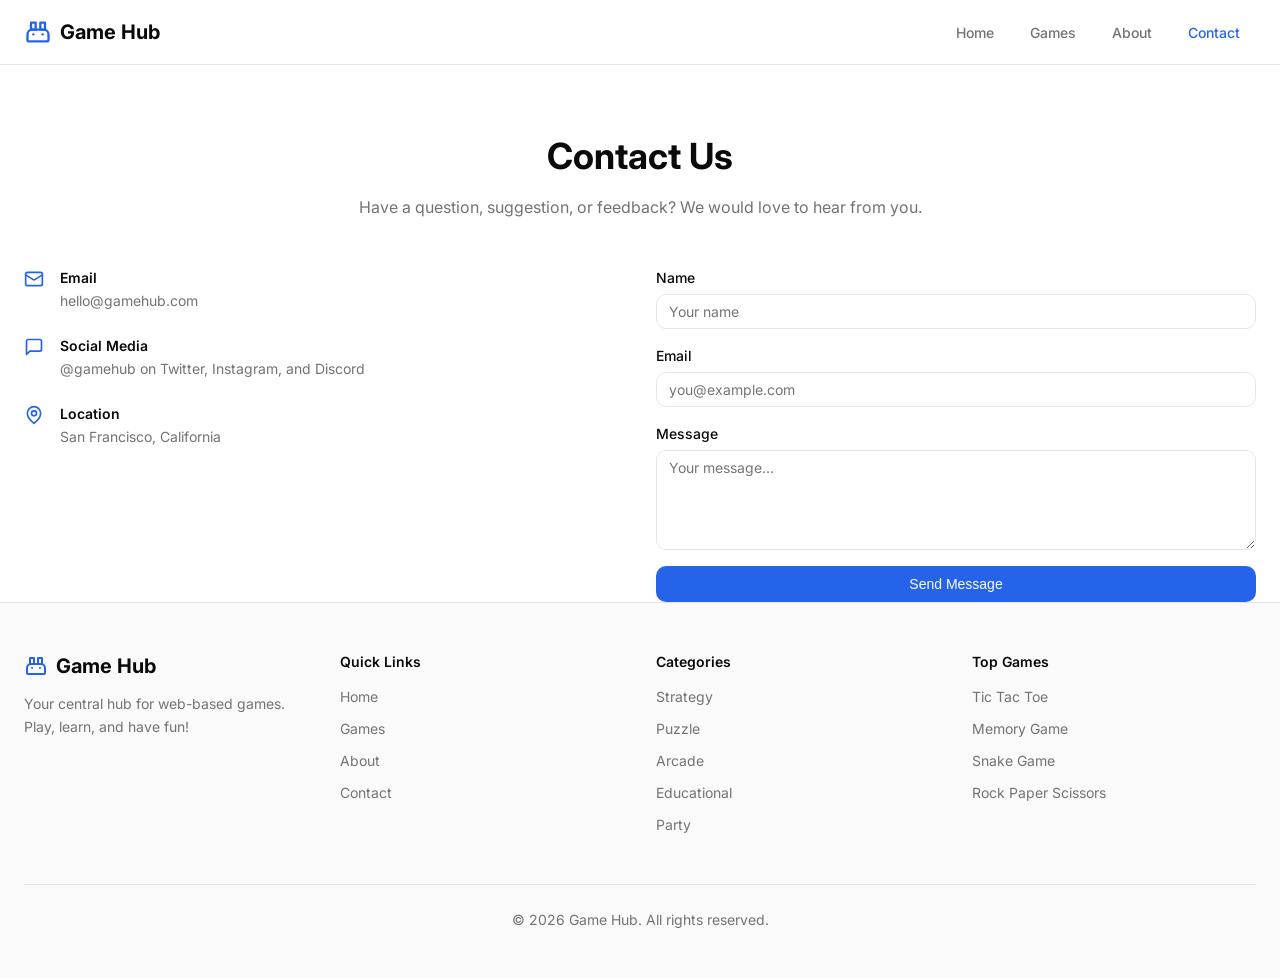
==== contact.html @ 3c87db37 "Initial commit - Game Hub web portal" ====
<!DOCTYPE html>
<html lang="en">
<head>
  <meta charset="UTF-8">
  <meta name="viewport" content="width=device-width, initial-scale=1.0">
  <title>Contact - Game Hub</title>
  <link rel="preconnect" href="https://fonts.googleapis.com">
  <link rel="preconnect" href="https://fonts.gstatic.com" crossorigin>
  <link href="https://fonts.googleapis.com/css2?family=Inter:wght@400;500;600;700&display=swap" rel="stylesheet">
  <link rel="stylesheet" href="css/style.css">
</head>
<body>
  <nav class="navbar">
    <div class="navbar-inner">
      <a href="index.html" class="logo">
        <svg width="28" height="28" viewBox="0 0 24 24" fill="none" stroke="currentColor" stroke-width="2" stroke-linecap="round" stroke-linejoin="round"><rect x="6" y="4" width="4" height="6"/><rect x="14" y="4" width="4" height="6"/><path d="M4 20h16a1 1 0 0 0 1-1v-5a4 4 0 0 0-4-4H7a4 4 0 0 0-4 4v5a1 1 0 0 0 1 1Z"/><path d="M8 14h.01"/><path d="M16 14h.01"/></svg>
        Game Hub
      </a>
      <div class="nav-links">
        <a href="index.html">Home</a>
        <a href="games.html">Games</a>
        <a href="about.html">About</a>
        <a href="contact.html" class="active">Contact</a>
      </div>
      <button class="menu-btn" onclick="toggleMenu()" aria-label="Toggle menu">
        <svg width="20" height="20" viewBox="0 0 24 24" fill="none" stroke="currentColor" stroke-width="2" stroke-linecap="round" stroke-linejoin="round"><line x1="4" x2="20" y1="12" y2="12"/><line x1="4" x2="20" y1="6" y2="6"/><line x1="4" x2="20" y1="18" y2="18"/></svg>
      </button>
    </div>
    <div class="mobile-menu" id="mobileMenu">
      <a href="index.html">Home</a>
      <a href="games.html">Games</a>
      <a href="about.html">About</a>
      <a href="contact.html" class="active">Contact</a>
    </div>
  </nav>

  <main>
    <div class="container">
      <div class="page-header animate-fade-up">
        <h1>Contact Us</h1>
        <p>Have a question, suggestion, or feedback? We would love to hear from you.</p>
      </div>

      <div class="contact-grid">
        <div class="contact-info animate-fade-up" style="animation-delay:0.1s">
          <div class="contact-item">
            <svg viewBox="0 0 24 24" fill="none" stroke="currentColor" stroke-width="2" stroke-linecap="round" stroke-linejoin="round"><rect width="20" height="16" x="2" y="4" rx="2"/><path d="m22 7-8.97 5.7a1.94 1.94 0 0 1-2.06 0L2 7"/></svg>
            <div>
              <h3>Email</h3>
              <p>hello@gamehub.com</p>
            </div>
          </div>
          <div class="contact-item">
            <svg viewBox="0 0 24 24" fill="none" stroke="currentColor" stroke-width="2" stroke-linecap="round" stroke-linejoin="round"><path d="M21 15a2 2 0 0 1-2 2H7l-4 4V5a2 2 0 0 1 2-2h14a2 2 0 0 1 2 2z"/></svg>
            <div>
              <h3>Social Media</h3>
              <p>@gamehub on Twitter, Instagram, and Discord</p>
            </div>
          </div>
          <div class="contact-item">
            <svg viewBox="0 0 24 24" fill="none" stroke="currentColor" stroke-width="2" stroke-linecap="round" stroke-linejoin="round"><path d="M20 10c0 6-8 12-8 12s-8-6-8-12a8 8 0 0 1 16 0Z"/><circle cx="12" cy="10" r="3"/></svg>
            <div>
              <h3>Location</h3>
              <p>San Francisco, California</p>
            </div>
          </div>
        </div>

        <form class="contact-form animate-fade-up" style="animation-delay:0.2s" onsubmit="event.preventDefault(); alert('Message sent! (Demo)')">
          <div class="form-group">
            <label for="name">Name</label>
            <input type="text" id="name" placeholder="Your name" required>
          </div>
          <div class="form-group">
            <label for="email">Email</label>
            <input type="email" id="email" placeholder="you@example.com" required>
          </div>
          <div class="form-group">
            <label for="message">Message</label>
            <textarea id="message" placeholder="Your message..." required></textarea>
          </div>
          <button type="submit" class="submit-btn">Send Message</button>
        </form>
      </div>
    </div>
  </main>

  <footer class="footer">
    <div class="footer-inner">
      <div class="footer-grid">
        <div class="footer-col">
          <div class="logo" style="margin-bottom:12px">
            <svg width="24" height="24" viewBox="0 0 24 24" fill="none" stroke="currentColor" stroke-width="2" stroke-linecap="round" stroke-linejoin="round"><rect x="6" y="4" width="4" height="6"/><rect x="14" y="4" width="4" height="6"/><path d="M4 20h16a1 1 0 0 0 1-1v-5a4 4 0 0 0-4-4H7a4 4 0 0 0-4 4v5a1 1 0 0 0 1 1Z"/><path d="M8 14h.01"/><path d="M16 14h.01"/></svg>
            <span>Game Hub</span>
          </div>
          <p>Your central hub for web-based games. Play, learn, and have fun!</p>
        </div>
        <div class="footer-col">
          <h3>Quick Links</h3>
          <ul>
            <li><a href="index.html">Home</a></li>
            <li><a href="games.html">Games</a></li>
            <li><a href="about.html">About</a></li>
            <li><a href="contact.html">Contact</a></li>
          </ul>
        </div>
        <div class="footer-col">
          <h3>Categories</h3>
          <ul>
            <li><a href="games.html?category=strategy">Strategy</a></li>
            <li><a href="games.html?category=puzzle">Puzzle</a></li>
            <li><a href="games.html?category=arcade">Arcade</a></li>
            <li><a href="games.html?category=educational">Educational</a></li>
            <li><a href="games.html?category=party">Party</a></li>
          </ul>
        </div>
        <div class="footer-col">
          <h3>Top Games</h3>
          <ul>
            <li><span>Tic Tac Toe</span></li>
            <li><span>Memory Game</span></li>
            <li><span>Snake Game</span></li>
            <li><span>Rock Paper Scissors</span></li>
          </ul>
        </div>
      </div>
      <div class="footer-bottom">
        <p>&copy; <span id="year"></span> Game Hub. All rights reserved.</p>
      </div>
    </div>
  </footer>

  <script src="js/games-data.js"></script>
  <script src="js/main.js"></script>
</body>
</html>
---- css/style.css ----
*, *::before, *::after {
  margin: 0;
  padding: 0;
  box-sizing: border-box;
}

:root {
  --background: #ffffff;
  --foreground: #0a0a0a;
  --muted: #f5f5f5;
  --muted-foreground: #737373;
  --primary: #2563eb;
  --primary-foreground: #ffffff;
  --primary-hover: #1d4ed8;
  --secondary: #f5f5f5;
  --border: #e5e5e5;
  --card: #ffffff;
  --card-foreground: #0a0a0a;
  --radius: 0.625rem;
  --shadow: 0 1px 3px rgba(0, 0, 0, 0.1), 0 1px 2px rgba(0, 0, 0, 0.06);
  --shadow-lg: 0 10px 25px rgba(0, 0, 0, 0.1), 0 4px 10px rgba(0, 0, 0, 0.06);
  --font-sans: 'Inter', -apple-system, BlinkMacSystemFont, 'Segoe UI', Roboto, sans-serif;
}

body {
  font-family: var(--font-sans);
  background: var(--background);
  color: var(--foreground);
  min-height: 100vh;
  display: flex;
  flex-direction: column;
  line-height: 1.5;
  -webkit-font-smoothing: antialiased;
}

/* Navigation */
.navbar {
  position: sticky;
  top: 0;
  z-index: 50;
  width: 100%;
  border-bottom: 1px solid var(--border);
  background: rgba(255, 255, 255, 0.8);
  backdrop-filter: blur(12px);
}

.navbar-inner {
  max-width: 1280px;
  margin: 0 auto;
  display: flex;
  align-items: center;
  justify-content: space-between;
  height: 64px;
  padding: 0 24px;
}

.logo {
  display: flex;
  align-items: center;
  gap: 8px;
  text-decoration: none;
  color: var(--foreground);
  font-weight: 700;
  font-size: 1.25rem;
}

.logo svg {
  color: var(--primary);
}

.nav-links {
  display: flex;
  align-items: center;
  gap: 4px;
}

.nav-links a {
  text-decoration: none;
  color: var(--muted-foreground);
  font-size: 0.875rem;
  font-weight: 500;
  padding: 8px 16px;
  border-radius: var(--radius);
  transition: background 0.2s, color 0.2s;
}

.nav-links a:hover {
  background: var(--muted);
}

.nav-links a.active {
  color: var(--primary);
}

.menu-btn {
  display: none;
  background: none;
  border: none;
  padding: 8px;
  border-radius: var(--radius);
  cursor: pointer;
  color: var(--foreground);
}

.menu-btn:hover {
  background: var(--muted);
}

.mobile-menu {
  display: none;
  overflow: hidden;
  border-top: 1px solid var(--border);
}

.mobile-menu.open {
  display: block;
}

.mobile-menu a {
  display: block;
  text-decoration: none;
  color: var(--muted-foreground);
  font-size: 0.875rem;
  font-weight: 500;
  padding: 12px 24px;
  border-radius: var(--radius);
  transition: background 0.2s, color 0.2s;
}

.mobile-menu a:hover {
  background: var(--muted);
}

.mobile-menu a.active {
  color: var(--primary);
}

/* Main content */
main {
  flex: 1;
}

.container {
  max-width: 1280px;
  margin: 0 auto;
  padding: 0 24px;
}

/* Hero */
.hero {
  position: relative;
  display: flex;
  align-items: center;
  justify-content: center;
  min-height: 90vh;
  overflow: hidden;
  text-align: center;
}

.hero::before {
  content: '';
  position: absolute;
  inset: 0;
  background: linear-gradient(to bottom right, rgba(37, 99, 235, 0.05), transparent, rgba(37, 99, 235, 0.1));
  pointer-events: none;
}

.hero-gradient {
  position: absolute;
  inset: 0;
  background: radial-gradient(ellipse at top right, rgba(37, 99, 235, 0.1), transparent 60%);
  pointer-events: none;
}

.hero-content {
  position: relative;
  z-index: 10;
  max-width: 720px;
  padding: 0 24px;
}

.hero h1 {
  font-size: 2.5rem;
  font-weight: 700;
  letter-spacing: -0.025em;
  line-height: 1.2;
}

.hero h1 span {
  background: linear-gradient(to right, var(--primary), rgba(37, 99, 235, 0.6));
  -webkit-background-clip: text;
  -webkit-text-fill-color: transparent;
  background-clip: text;
}

.hero p {
  margin-top: 24px;
  font-size: 1.125rem;
  color: var(--muted-foreground);
  max-width: 600px;
  margin-left: auto;
  margin-right: auto;
}

.hero .btn {
  margin-top: 40px;
}

@media (min-width: 640px) {
  .hero h1 {
    font-size: 3.75rem;
  }
}

@media (min-width: 1024px) {
  .hero h1 {
    font-size: 4.5rem;
  }
}

/* Buttons */
.btn {
  display: inline-flex;
  align-items: center;
  gap: 8px;
  padding: 12px 32px;
  border-radius: 9999px;
  font-size: 0.875rem;
  font-weight: 500;
  text-decoration: none;
  cursor: pointer;
  border: none;
  transition: all 0.2s;
}

.btn-primary {
  background: var(--primary);
  color: var(--primary-foreground);
  box-shadow: var(--shadow-lg);
}

.btn-primary:hover {
  background: var(--primary-hover);
}

.btn-outline {
  background: transparent;
  color: var(--foreground);
  border: 1px solid var(--border);
}

.btn-outline:hover {
  background: var(--muted);
}

/* Section */
.section {
  padding: 80px 0;
}

.section-alt {
  background: var(--muted);
  border-top: 1px solid var(--border);
  border-bottom: 1px solid var(--border);
}

.section-title {
  text-align: center;
  font-size: 1.875rem;
  font-weight: 700;
  letter-spacing: -0.025em;
}

.section-subtitle {
  text-align: center;
  color: var(--muted-foreground);
  margin-top: 12px;
  max-width: 600px;
  margin-left: auto;
  margin-right: auto;
}

/* Featured Grid */
.featured-grid {
  display: grid;
  gap: 24px;
  margin-top: 48px;
}

@media (min-width: 640px) {
  .featured-grid {
    grid-template-columns: repeat(2, 1fr);
  }
}

@media (min-width: 1024px) {
  .featured-grid {
    grid-template-columns: repeat(4, 1fr);
  }
}

/* Game Cards */
.game-card {
  background: var(--card);
  border-radius: var(--radius);
  overflow: hidden;
  box-shadow: var(--shadow);
  transition: all 0.3s;
  display: flex;
  flex-direction: column;
}

.game-card:hover {
  box-shadow: var(--shadow-lg);
  transform: translateY(-4px);
}

.game-card-image {
  display: block;
  position: relative;
  aspect-ratio: 16 / 9;
  overflow: hidden;
  background: linear-gradient(to bottom right, rgba(37, 99, 235, 0.2), rgba(37, 99, 235, 0.05));
  text-decoration: none;
}

.game-card-image .card-icon {
  display: flex;
  align-items: center;
  justify-content: center;
  height: 100%;
  font-size: 3rem;
  font-weight: 700;
  color: rgba(37, 99, 235, 0.3);
}

.game-card-image .card-overlay {
  position: absolute;
  inset: 0;
  display: flex;
  align-items: center;
  justify-content: center;
  background: rgba(0, 0, 0, 0);
  transition: background 0.3s;
}

.game-card:hover .card-overlay {
  background: rgba(0, 0, 0, 0.4);
}

.game-card-image .play-icon {
  width: 48px;
  height: 48px;
  color: white;
  opacity: 0;
  transition: opacity 0.3s;
}

.game-card:hover .play-icon {
  opacity: 1;
}

.game-card-body {
  padding: 20px;
  display: flex;
  flex-direction: column;
  flex: 1;
}

.game-card-title {
  display: flex;
  align-items: flex-start;
  justify-content: space-between;
  gap: 8px;
  margin-bottom: 8px;
}

.game-card-title a {
  text-decoration: none;
  color: var(--foreground);
  font-size: 1.125rem;
  font-weight: 600;
  transition: color 0.2s;
}

.game-card-title a:hover {
  color: var(--primary);
}

.category-badge {
  flex-shrink: 0;
  border-radius: 9999px;
  background: var(--muted);
  padding: 2px 10px;
  font-size: 0.75rem;
  font-weight: 500;
  color: var(--muted-foreground);
}

.game-card-desc {
  color: var(--muted-foreground);
  font-size: 0.875rem;
  line-height: 1.625;
}

.game-card-instructions {
  margin-top: 16px;
}

.game-card-instructions h4 {
  font-size: 0.75rem;
  font-weight: 600;
  text-transform: uppercase;
  letter-spacing: 0.05em;
  color: var(--muted-foreground);
  margin-bottom: 8px;
}

.game-card-instructions ol {
  list-style: none;
  padding: 0;
}

.game-card-instructions li {
  display: flex;
  gap: 8px;
  font-size: 0.875rem;
  color: var(--muted-foreground);
  margin-bottom: 4px;
}

.game-card-instructions li .step {
  flex-shrink: 0;
  width: 20px;
  height: 20px;
  border-radius: 50%;
  background: rgba(37, 99, 235, 0.1);
  color: var(--primary);
  font-size: 0.75rem;
  font-weight: 500;
  display: flex;
  align-items: center;
  justify-content: center;
  margin-top: 2px;
}

.play-btn {
  display: inline-flex;
  align-items: center;
  justify-content: center;
  gap: 8px;
  margin-top: 16px;
  padding: 8px 16px;
  border-radius: var(--radius);
  background: var(--primary);
  color: var(--primary-foreground);
  text-decoration: none;
  font-size: 0.875rem;
  font-weight: 500;
  transition: background 0.2s;
}

.play-btn:hover {
  background: var(--primary-hover);
}

.play-btn svg {
  width: 14px;
  height: 14px;
}

/* Games Page */
.page-header {
  padding: 64px 0 0;
  text-align: center;
}

.page-header h1 {
  font-size: 1.875rem;
  font-weight: 700;
}

@media (min-width: 640px) {
  .page-header h1 {
    font-size: 2.25rem;
  }
}

.page-header p {
  color: var(--muted-foreground);
  margin-top: 12px;
  max-width: 600px;
  margin-left: auto;
  margin-right: auto;
}

/* Filters */
.filters {
  margin-top: 40px;
  display: flex;
  flex-direction: column;
  gap: 16px;
}

@media (min-width: 640px) {
  .filters {
    flex-direction: row;
    align-items: center;
    justify-content: space-between;
  }
}

.categories {
  display: flex;
  flex-wrap: wrap;
  gap: 8px;
}

.category-btn {
  padding: 6px 16px;
  border-radius: 9999px;
  font-size: 0.875rem;
  font-weight: 500;
  border: none;
  cursor: pointer;
  background: var(--muted);
  color: var(--muted-foreground);
  transition: all 0.2s;
}

.category-btn:hover {
  background: rgba(37, 99, 235, 0.1);
}

.category-btn.active {
  background: var(--primary);
  color: var(--primary-foreground);
}

.search-wrapper {
  position: relative;
  width: 100%;
}

@media (min-width: 640px) {
  .search-wrapper {
    width: 288px;
  }
}

.search-wrapper svg {
  position: absolute;
  left: 12px;
  top: 50%;
  transform: translateY(-50%);
  width: 16px;
  height: 16px;
  color: var(--muted-foreground);
  pointer-events: none;
}

.search-wrapper input {
  width: 100%;
  height: 40px;
  padding: 0 16px 0 38px;
  border: 1px solid var(--border);
  border-radius: var(--radius);
  font-size: 0.875rem;
  background: var(--background);
  color: var(--foreground);
  outline: none;
  transition: border-color 0.2s, box-shadow 0.2s;
}

.search-wrapper input:focus {
  border-color: var(--primary);
  box-shadow: 0 0 0 3px rgba(37, 99, 235, 0.15);
}

.search-wrapper input::placeholder {
  color: var(--muted-foreground);
}

/* Games Grid */
.games-grid {
  display: grid;
  gap: 24px;
  margin-top: 40px;
  padding-bottom: 80px;
}

@media (min-width: 640px) {
  .games-grid {
    grid-template-columns: repeat(2, 1fr);
  }
}

@media (min-width: 1024px) {
  .games-grid {
    grid-template-columns: repeat(3, 1fr);
  }
}

.no-results {
  text-align: center;
  padding: 80px 0;
  color: var(--muted-foreground);
  font-size: 1.125rem;
  grid-column: 1 / -1;
}

/* About */
.about-content {
  max-width: 720px;
  margin: 48px auto 0;
  color: var(--muted-foreground);
  line-height: 1.75;
}

.about-content p {
  margin-bottom: 24px;
}

.features-grid {
  display: grid;
  gap: 24px;
  margin-top: 64px;
}

@media (min-width: 640px) {
  .features-grid {
    grid-template-columns: repeat(3, 1fr);
  }
}

.feature-card {
  text-align: center;
  padding: 24px;
  border: 1px solid var(--border);
  border-radius: var(--radius);
  background: var(--card);
  box-shadow: var(--shadow);
}

.feature-card svg {
  width: 32px;
  height: 32px;
  color: var(--primary);
}

.feature-card h3 {
  margin-top: 16px;
  font-size: 1rem;
  font-weight: 600;
}

.feature-card p {
  margin-top: 8px;
  font-size: 0.875rem;
  color: var(--muted-foreground);
}

/* Contact */
.contact-grid {
  display: grid;
  gap: 32px;
  margin-top: 48px;
}

@media (min-width: 1024px) {
  .contact-grid {
    grid-template-columns: 1fr 1fr;
  }
}

.contact-info {
  display: flex;
  flex-direction: column;
  gap: 24px;
}

.contact-item {
  display: flex;
  align-items: flex-start;
  gap: 16px;
}

.contact-item svg {
  width: 20px;
  height: 20px;
  color: var(--primary);
  margin-top: 2px;
  flex-shrink: 0;
}

.contact-item h3 {
  font-size: 0.875rem;
  font-weight: 600;
}

.contact-item p {
  font-size: 0.875rem;
  color: var(--muted-foreground);
  margin-top: 2px;
}

.contact-form {
  display: flex;
  flex-direction: column;
  gap: 16px;
}

.form-group {
  display: flex;
  flex-direction: column;
  gap: 6px;
}

.form-group label {
  font-size: 0.875rem;
  font-weight: 500;
}

.form-group input,
.form-group textarea {
  padding: 8px 12px;
  border: 1px solid var(--border);
  border-radius: var(--radius);
  font-size: 0.875rem;
  font-family: inherit;
  background: var(--background);
  color: var(--foreground);
  outline: none;
  transition: border-color 0.2s, box-shadow 0.2s;
}

.form-group input:focus,
.form-group textarea:focus {
  border-color: var(--primary);
  box-shadow: 0 0 0 3px rgba(37, 99, 235, 0.15);
}

.form-group textarea {
  resize: vertical;
  min-height: 100px;
}

.submit-btn {
  padding: 10px 24px;
  border-radius: var(--radius);
  background: var(--primary);
  color: var(--primary-foreground);
  font-size: 0.875rem;
  font-weight: 500;
  border: none;
  cursor: pointer;
  transition: background 0.2s;
  width: 100%;
}

.submit-btn:hover {
  background: var(--primary-hover);
}

/* Footer */
.footer {
  border-top: 1px solid var(--border);
  background: rgba(245, 245, 245, 0.5);
}

.footer-inner {
  max-width: 1280px;
  margin: 0 auto;
  padding: 48px 24px;
}

.footer-grid {
  display: grid;
  gap: 32px;
}

@media (min-width: 640px) {
  .footer-grid {
    grid-template-columns: repeat(2, 1fr);
  }
}

@media (min-width: 1024px) {
  .footer-grid {
    grid-template-columns: repeat(4, 1fr);
  }
}

.footer-col h3 {
  font-size: 0.875rem;
  font-weight: 600;
  margin-bottom: 12px;
}

.footer-col p {
  font-size: 0.875rem;
  color: var(--muted-foreground);
  line-height: 1.625;
}

.footer-col ul {
  list-style: none;
}

.footer-col ul li {
  margin-bottom: 8px;
}

.footer-col ul a {
  text-decoration: none;
  color: var(--muted-foreground);
  font-size: 0.875rem;
  transition: color 0.2s;
}

.footer-col ul a:hover {
  color: var(--primary);
}

.footer-col ul span {
  font-size: 0.875rem;
  color: var(--muted-foreground);
}

.footer-bottom {
  text-align: center;
  padding-top: 24px;
  margin-top: 40px;
  border-top: 1px solid var(--border);
}

.footer-bottom p {
  font-size: 0.875rem;
  color: var(--muted-foreground);
}

/* Animations */
@keyframes fadeUp {
  from {
    opacity: 0;
    transform: translateY(20px);
  }
  to {
    opacity: 1;
    transform: translateY(0);
  }
}

.animate-fade-up {
  animation: fadeUp 0.6s ease forwards;
}

@keyframes bounce {
  0%, 100% {
    transform: translateY(0);
  }
  50% {
    transform: translateY(-8px);
  }
}

.animate-bounce {
  animation: bounce 1.5s infinite;
}

/* Utility */
.text-center {
  text-align: center;
}

.mt-8 {
  margin-top: 32px;
}

/* Scroll animation */
.fade-in {
  opacity: 0;
  transform: translateY(30px);
  transition: opacity 0.6s ease, transform 0.6s ease;
}

.fade-in.visible {
  opacity: 1;
  transform: translateY(0);
}
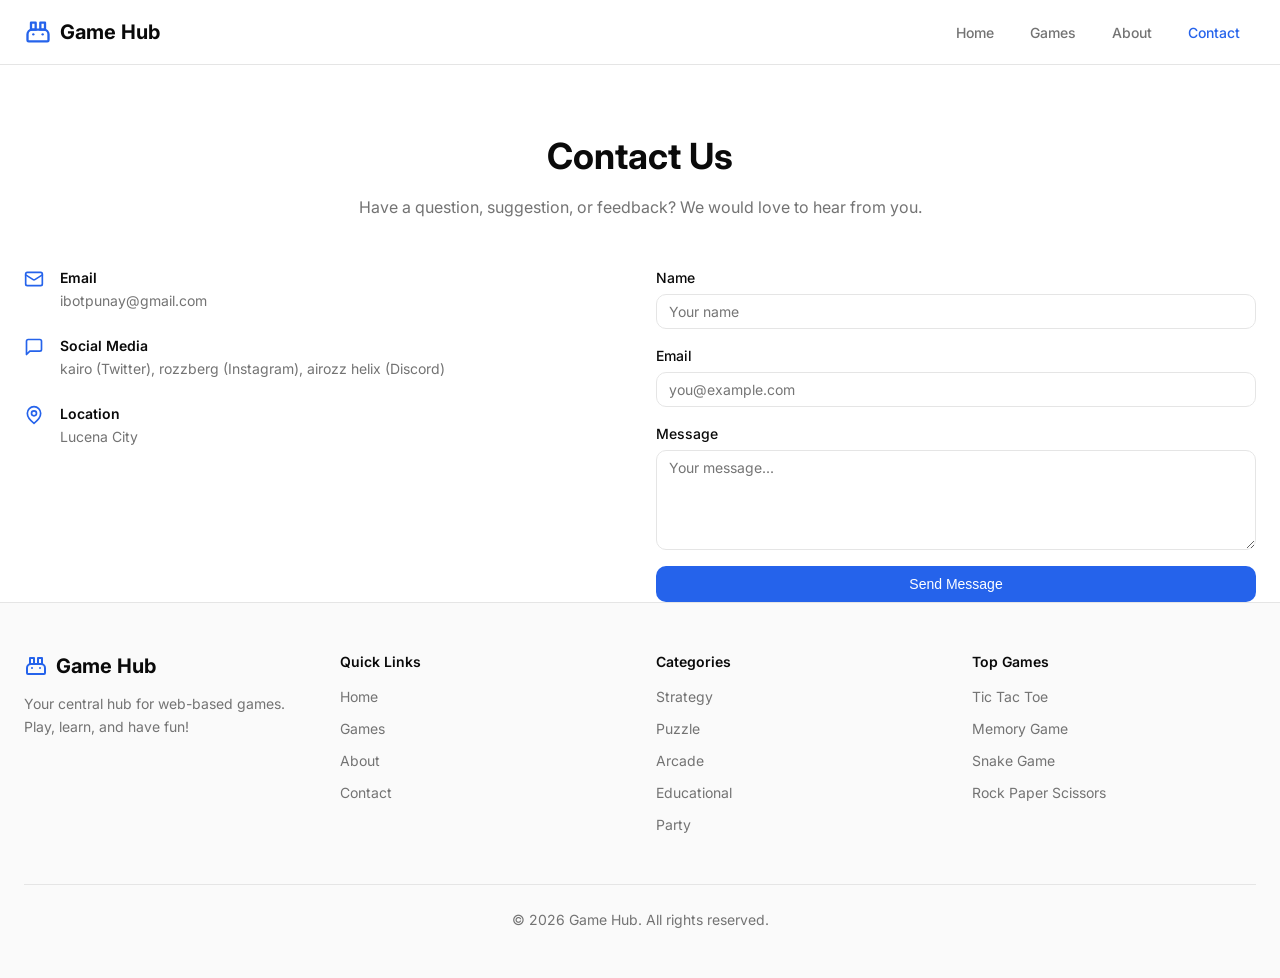
==== commit ca46c803: "Update contact info" ====
--- a/contact.html
+++ b/contact.html
@@ -47,21 +47,21 @@
             <svg viewBox="0 0 24 24" fill="none" stroke="currentColor" stroke-width="2" stroke-linecap="round" stroke-linejoin="round"><rect width="20" height="16" x="2" y="4" rx="2"/><path d="m22 7-8.97 5.7a1.94 1.94 0 0 1-2.06 0L2 7"/></svg>
             <div>
               <h3>Email</h3>
-              <p>hello@gamehub.com</p>
+              <p>ibotpunay@gmail.com</p>
             </div>
           </div>
           <div class="contact-item">
             <svg viewBox="0 0 24 24" fill="none" stroke="currentColor" stroke-width="2" stroke-linecap="round" stroke-linejoin="round"><path d="M21 15a2 2 0 0 1-2 2H7l-4 4V5a2 2 0 0 1 2-2h14a2 2 0 0 1 2 2z"/></svg>
             <div>
               <h3>Social Media</h3>
-              <p>@gamehub on Twitter, Instagram, and Discord</p>
+              <p>kairo (Twitter), rozzberg (Instagram), airozz helix (Discord)</p>
             </div>
           </div>
           <div class="contact-item">
             <svg viewBox="0 0 24 24" fill="none" stroke="currentColor" stroke-width="2" stroke-linecap="round" stroke-linejoin="round"><path d="M20 10c0 6-8 12-8 12s-8-6-8-12a8 8 0 0 1 16 0Z"/><circle cx="12" cy="10" r="3"/></svg>
             <div>
               <h3>Location</h3>
-              <p>San Francisco, California</p>
+              <p>Lucena City</p>
             </div>
           </div>
         </div>
